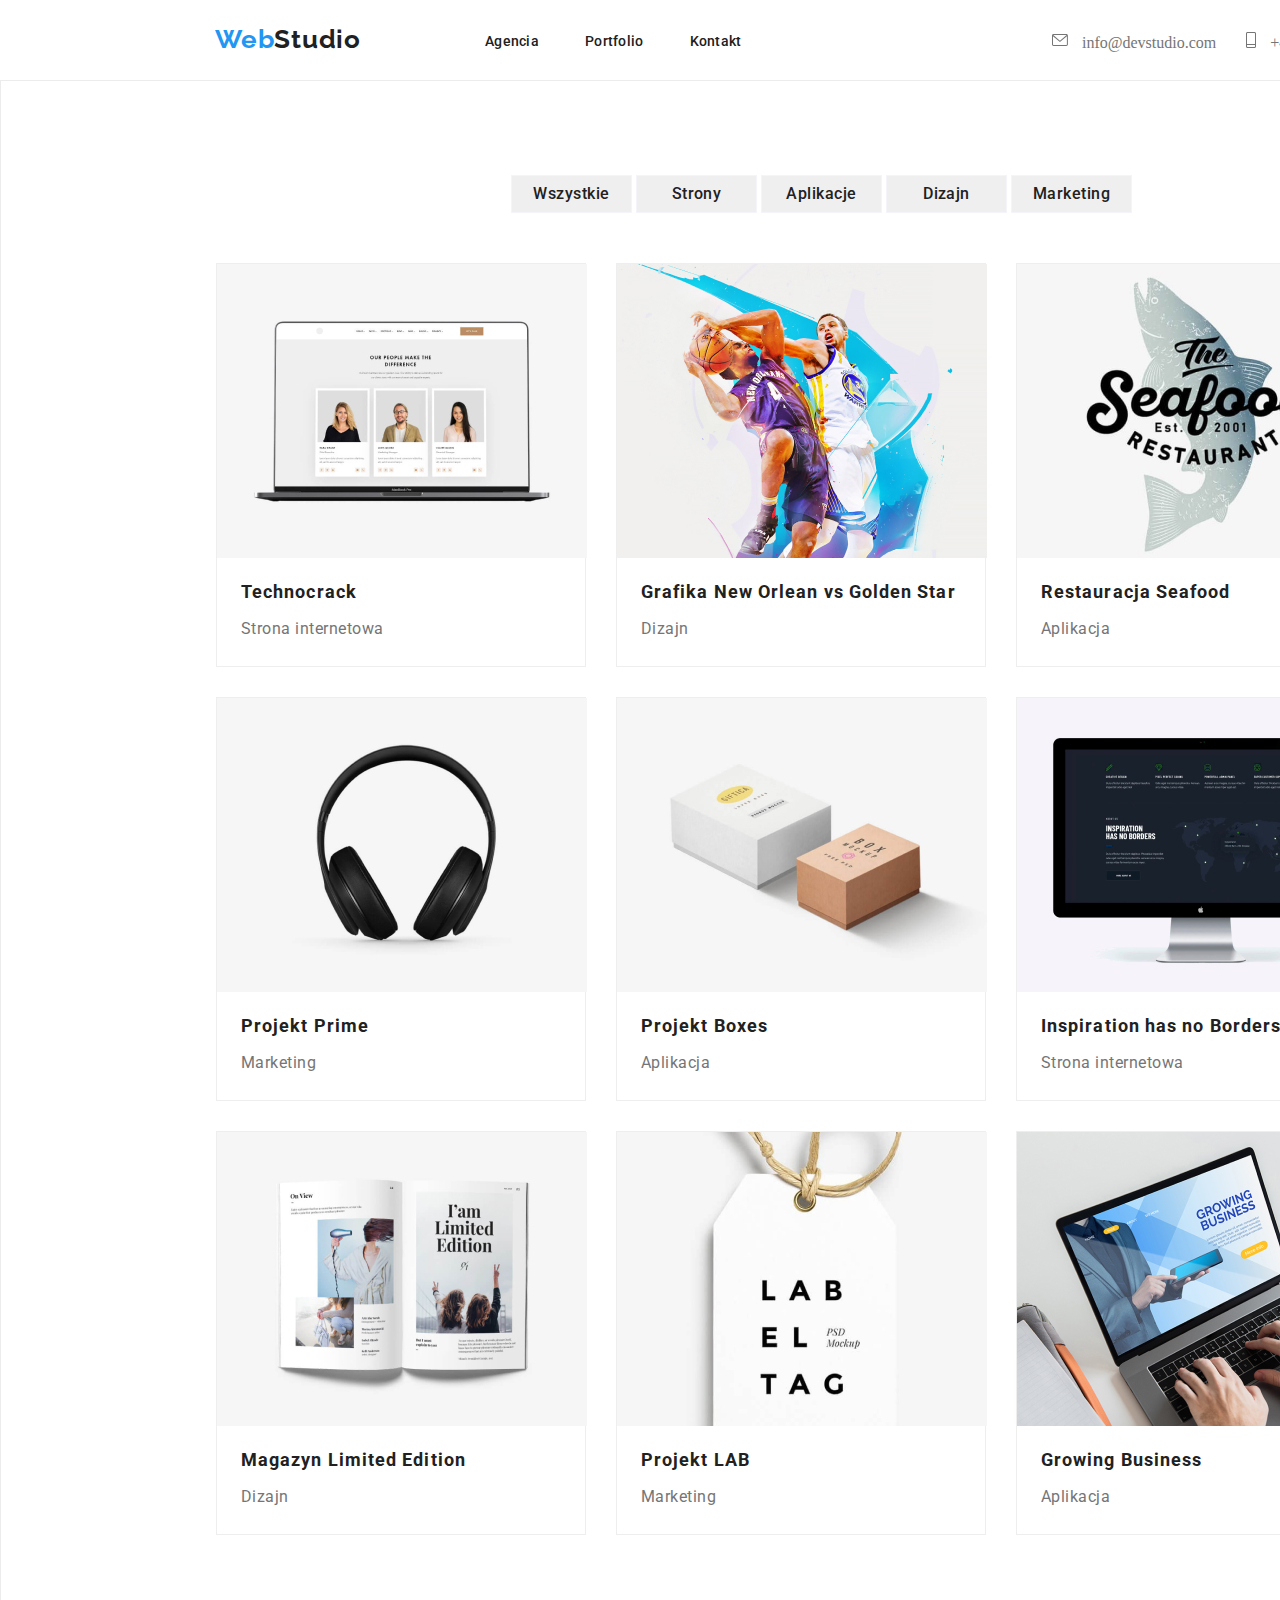
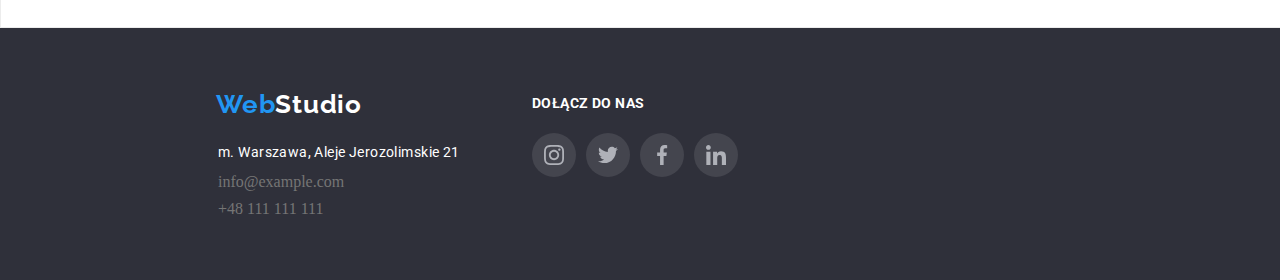
==== portfolio.html @ 01ec9373 "gm-04" ====
<!DOCTYPE html>
<html lang="en">
<head>
    <meta charset="UTF-8">
    <meta http-equiv="X-UA-Compatible" content="IE=edge">
    <meta name="viewport" content="width=device-width, initial-scale=1.0">
    <title>Portfolio</title>
    <link rel="preconnect" href="https://fonts.googleapis.com">
    <link rel="preconnect" href="https://fonts.gstatic.com" crossorigin>
    <link href="https://fonts.googleapis.com/css2?family=Raleway:wght@700&family=Roboto:wght@400;500;700;900&display=swap"
        rel="stylesheet">
    <link rel="stylesheet" href="./css/style.css">
</head>
<body class="page_Portfolio">
    <!--Portfolio-->
    <div class="nav">
    <h2 class="nav_contents"><a class="link" href="file:///Users/sergeyvedkal/Projeck/GitHub/goit-markup-hw-04/index.html"><span>Web</span>Studio</a></h2>
        <nav>
            <ul class="social-links">
                <li><a class="nav_link" href="">Agencia</a></li>
                <li><a class="nav_link" href="">Portfolio</a></li>
                <li><a class="nav_link" href="">Kontakt</a></li>
            </ul>
        </nav>
        <div class="link_link_nav">
            <div>
                <img class="" src="./images/SVG/mail.svg" alt="" width="16" height="16">
                <a class="link_link" href="meilto:info@devstudio.com">info@devstudio.com</a>
            </div>
            <div>
                <img class="" src="./images/SVG/tel.svg" alt="" width="10" height="16">
                <a class="link_link" href="tel:+48111111111">+48 111 111 111</a>
            </div>
        </div>
    </div>
    <!--Portfolio buttons-->
    <div class="Portfolio">
        <div class="Portfolio_buttons">
            <button class="buttons">Wszystkie</button>
            <button class="buttons">Strony</button>
            <button class="buttons">Aplikacje</button>
            <button class="buttons">Dizajn</button>
            <button class="buttons">Marketing</button>           
        </div>
        <!--Portfolio images-->
        <div class="Portfolio_container_images">
            <div class="Portfolio_images">
                <img src="./images/laptop.jpg" alt="laptop" width="370" height="294">
                <h4>Technocrack</h4>
                <p>Strona internetowa</p>
            </div>
            <div class="Portfolio_images">
                <img src="./images/basketball.jpg" alt="Grafika New Orlean vs Golden Star" width="370" height="294">
                <h4>Grafika New Orlean vs Golden Star</h4>
                <p>Dizajn</p>
            </div>
            <div class="Portfolio_images">
                <img src="./images/Dizajn.jpg" alt="Restauracja Seafood" width="370" height="294">
                <h4>Restauracja Seafood</h4>
                <p>Aplikacja</p>
            </div>
            <div class="Portfolio_images">
                <img src="./images/headphones.jpg" alt="headphones" width="370" height="294">
                <h4>Projekt Prime</h4>
                <p>Marketing</p>
                </div>
            <div class="Portfolio_images">
                <img src="./images/package.jpg" alt="Projekt Boxes" width="370" height="294">
                <h4>Projekt Boxes</h4>
                <p>Aplikacja</p>
            </div>
            <div class="Portfolio_images">
                <img src="./images/computer_monitor.jpg" alt="Projekt Boxes" width="370" height="294">
                <h4>Inspiration has no Borders</h4>
                <p>Strona internetowa</p>
            </div>
            <div class="Portfolio_images">
                <img src="./images/Journal.jpg" alt="Journal" width="370" height="294">
                <h4>Magazyn Limited Edition</h4>
                <p>Dizajn</p>
            </div>
            <div class="Portfolio_images">
                <img src="./images/tag.jpg" alt="tag" width="370" height="294">
                <h4>Projekt LAB</h4>
                <p>Marketing</p>
            </div>
            <div class="Portfolio_images">
                <img src="./images/business_plan.jpg" alt="Growing Business" width="370" height="294">
                <h4>Growing Business</h4>
                <p>Aplikacja</p>
            </div>
        </div>
    </div>
    <!--Portfolio adress-->
    <div class="container_adress_Portfolio">
        <h2 class="Web_Studio"><span>Web</span>Studio</h2>
        <ul class="Web_Studio_link">
            <li class="social-links_link">m. Warszawa, Aleje Jerozolimskie 21</li>
            <li class="mail">info@example.com</li>
            <li class="mail">+48 111 111 111</li>
        </ul>
        <div>
            <h2 class="join_us_heading">Dołącz do nas</h2>
            <div class="join_us">
                <div class="join_us_icon">
                    <img src="./images/SVG/instagram.svg" alt="instagram" width="20" height="20">
                </div>
                <div class="join_us_icon">
                    <img src="./images/SVG/twitter.svg" alt="twitter" width="20" height="20">
                </div>
                <div class="join_us_icon">
                    <img src="./images/SVG/facebook.svg" alt="facebook" width="20" height="20">
                </div>
                <div class="join_us_icon">
                    <img src="./images/SVG/linkedin.svg" alt="linkedin" width="20" height="20">
                </div>
            </div>
        </div>
    </div>
</body>
</html>
---- css/style.css ----
* {
    box-sizing: border-box;
    margin: 0;
}

/* Web Studio */

.nav {
    width: 1600px;
    height: 80px;
}

.nav_contents {
    position: absolute;
    width: 145px;
    height: 31px;
    left: 215px;
    top: 24px;
    font-family: 'Raleway';
    font-style: normal;
    font-weight: 700;
    font-size: 26px;
    line-height: 31px;
    letter-spacing: 0.03em;
    color: #2196F3;
}

span {
    color: #2196F3;
}

.social-links {
    display: flex;
    align-items: center;
    margin-left: 453px;
    padding: 32px;
    gap: 46px;
    list-style: none;
}

.nav_link {
    font-family: 'Roboto';
    font-style: normal;
    font-weight: 500;
    font-size: 14px;
    line-height: 16px;
    letter-spacing: 0.02em;
    color: #212121;
}

.nav_link:hover {
    color: #2196F3;
}

.link_link_nav {
    display: flex;
    width: 400px;
    height: 30px;
    margin-left: 1052px;
    margin-top: -50px;
    gap: 30px;
}

a {
    text-decoration: none;
    color: #212121;
    cursor: all-scroll;
}

.link_link {
    margin-left: 10px;
    color: #757575;
    cursor: cell;
}

.link_link:hover {
    color: #2196F3;
}

/* Order the service */

.Order_the_service {
    width: 1600px;
    height: 600px;
    background-color: #2F303A;
}

.Order_the_service_contents {
    position: absolute;
    width: 696px;
    height: 120px;
    margin-left: 452px;
    margin-top: 200px;
    font-family: 'Roboto';
    font-style: normal;
    font-weight: 900;
    font-size: 44px;
    line-height: 60px;
    text-align: center;
    letter-spacing: 0.06em;
    text-transform: uppercase;
    color: #FFFFFF;   
}

.Order_the_service_button {
    position: absolute;
    width: 200px;
    height: 50px;
    margin-left: 700px;
    margin-top: 350px;
    background: #2196F3;
    box-shadow: 0px 4px 4px rgba(0, 0, 0, 0.15);
    border-radius: 4px;
}

/* What we do */

.post {
    max-width: 1200px; 
    min-height: 731px; 
    margin-left: 215px;
    margin-top: 94px;
}

.item {
    display: flex;
    flex-wrap: nowrap;
    max-width: 1190px;
    min-height: 251px;
    gap: 30px;
    margin-top: 0;
    padding: 0;
    list-style: none;
}

.post_item h5 {
    font-family: 'Roboto';
    font-style: normal;
    margin-top: 30px;
    font-weight: 700;
    font-size: 14px;
    line-height: 16px;
    letter-spacing: 0.03em;
    text-transform: uppercase;
    color: #212121;
}

.post_item p {
    font-family: 'Roboto';
    font-style: normal;
    margin-top: 10px;
    font-weight: 400;
    font-size: 14px;
    line-height: 24px;
    letter-spacing: 0.03em;
    color: #757575;
}

.icon_item {
    justify-content: center;
    align-items: center;
    background: #F5F4FA;
    border-radius: 4px;
}

.container_icon_item {
    display: flex;
    justify-content: center;
    align-items: center;
    width: 270px;
    height: 120px;
    background: #F5F4FA;
    border-radius: 4px;
}

.post-heading {
    margin-top: 94px;
    font-family: 'Roboto';
    font-style: normal;
    font-weight: 700;
    font-size: 36px;
    line-height: 42px;
    text-align: center;
    letter-spacing: 0.03em;
    color: #212121;
}

.post-images {
    gap: 40px;
    margin-top: 70px;
}

/* Our team*/

.container_Our_team {
    width: 1600px;
    height: 708px;
    margin-top: 50px;
    background: #F5F4FA;
    border: 1px dotted #F5F4FA;
}

.container_Our_team_heading {
    position: absolute;
    width: 220px;
    height: 42px;
    margin-left: 695px;
    margin-top: 94px;
    font-family: 'Roboto';
    font-style: normal;
    font-weight: 700;
    font-size: 36px;
    line-height: 42px;
    text-align: center;
    letter-spacing: 0.03em;
    color: #212121;
}

.container_with_employees {
    display: flex;
    flex-direction: row;
    flex-wrap: nowrap;
    width: 1200px;
    height: 368px;
    margin-top: 186px;
    margin-left: 215px;
    gap: 39px;
}

.employee {
    width: 270px;
    height: 428px;
    background: #FFFFFF;
    text-align: center;
    box-shadow: 0px 1px 3px rgba(0, 0, 0, 0.12), 0px 1px 1px rgba(0, 0, 0, 0.14), 0px 2px 1px rgba(0, 0, 0, 0.2);
    border-radius: 0px 0px 4px 4px;
}

.employee h4 {
    margin-top: 25px;
    font-family: 'Roboto';
    font-style: normal;
    font-weight: 500;
    font-size: 16px;
    line-height: 19px;
    letter-spacing: 0.03em;
    color: #212121;
}

.employee p {
    margin-top: 10px;
    font-family: 'Roboto';
    font-style: normal;
    font-weight: 400;
    font-size: 16px;
    line-height: 19px;
    letter-spacing: 0.03em;
    color: #757575;
}

.employee_icons {
    display: flex;
    gap: 10px;
    margin-left: 34px;
}

.social_media_icon {
    display: flex;
    justify-content: center;
    align-items: center;
    width: 44px;
    height: 44px;
    margin-top: 16px;
    border-radius: 50%;
}

.social_media_icon:hover {
    background-color: #2196F3;
}

.icon:hover {
    fill: #FFFFFF;
}

/* Our customers */

.container_Our_customers {
    max-width: 1600px;
    min-height: 372px;
    border: 1px double white;
}

.container_Our_customers_heading {
    font-family: 'Roboto';
    font-style: normal;
    font-weight: 700;
    font-size: 36px;
    margin-top: 94px;
    margin-left: 701px;
    line-height: 42px;
    letter-spacing: 0.03em;
    color: #212121;
}

.container_Our_customers_icons {
    display: flex;
    gap: 35px;
    margin-left: 215px;
    margin-top: 50px;
}

.container_icons {
    display: flex;
    justify-content: center;
    align-items: center;
    width: 170px;
    height: 92px;
    border: 1px solid #AFB1B8;
    border-radius: 4px;
}

.container_icons:hover {
color: #2196F3;
}


/* Web Studio adress */

.container_adress {
    position: absolute;
    width: 1600px;
    height: 252px;
    left: 0px;
    background: #2F303A;  
}

.Web_Studio {
    font-family: 'Raleway';
    font-style: normal;
    margin-top: 60px;
    margin-left: 215px;
    font-weight: 700;
    font-size: 26px;
    line-height: 31px;
    letter-spacing: 0.03em;
    color: #FFFFFF;
}



.Web_Studio_link {
    display: flex;
    flex-direction: column;
    margin-top: 20px;
    margin-left: 177px;
    gap: 9px;
    list-style: none;
}

.social-links_link {
    font-family: 'Roboto';
    font-style: normal;
    font-weight: 400;
    font-size: 14px;
    line-height: 24px;
    letter-spacing: 0.03em;
    color: #FFFFFF;
}

.mail  {
    color: #757575;
}

.join_us_heading {
    position: absolute;
    margin-left: 531px;
    margin-top: -38px;
    font-family: 'Roboto';
    font-style: normal;
    font-weight: 700;
    font-size: 14px;
    line-height: 16px;
    letter-spacing: 0.03em;
    text-transform: uppercase;
    color: #FFFFFF;
}

.join_us {
    display: flex;
    gap: 10px;
    margin-top: -85px;
    margin-left: 531px;
    width: 206px;
    height: 46px;
}

.join_us_icon {
    display: flex; 
    align-items: center;
    justify-content: center;
    width: 44px;
    height: 44px;
    border-radius: 50%;
    background: rgba(255, 255, 255, 0.1);
}

.join_us_icon:hover {
    background-color: #2196F3;
}

   

/* Portfolio */




.page_Portfolio {
    width: 1600px;
    height: 1880px;
    margin: 0;
}

/* Portfolio buttons*/

.Portfolio {
    box-sizing: border-box;
    width: 1600px;
    height: 1548px;
    border: 2px dashed dimgray;
    border: 1px solid #ECECEC;
}

.Portfolio_buttons {
    display: block;
    margin-left: 510px;
    margin-top: 94px;
    gap: 8px;

}

.container_buttons {
    background: #F5F4FA;
    border-radius: 4px;
    position: absolute;
    width: 121px;
    height: 38px;
}

.buttons {
    font-family: 'Roboto';
    font-style: normal;
    width: 121px;
    height: 38px;
    font-weight: 500;
    font-size: 16px;
    line-height: 26px;
    text-align: center;
    letter-spacing: 0.03em;
    color: #212121; 
    border: 1px double #F5F4FA;
}

.Portfolio button:hover {
    background-color: #2196F3;
    color: #FFFFFF;
}

.Portfolio_container_images {
    display: flex;
    flex-wrap: wrap;
    gap: 30px;
    width: 1200px;
    height: 1250px;
    margin-left: 215px;
    margin-top: 50px;
}

.Portfolio_images {
    width: 370px;
    height: 404px;
    background: #FFFFFF;
    border: 1px solid #EEEEEE;
}

.Portfolio_images:hover {
    box-shadow: 0px 1px 1px rgba(0, 0, 0, 0.12), 0px 4px 4px rgba(0, 0, 0, 0.06), 1px 4px 6px rgba(0, 0, 0, 0.16);
}

.Portfolio_images h4 {
    margin-top: 12px;
    margin-left: 24px;
    font-family: 'Roboto';
    font-style: normal;
    font-weight: 700;
    font-size: 18px;
    line-height: 36px;
    letter-spacing: 0.06em;
    color: #212121;
}

.Portfolio_images p {
    margin-top: 4px;
    margin-left: 24px;
    font-family: 'Roboto';
    font-style: normal;
    font-weight: 400;
    font-size: 16px;
    line-height: 30px;
    letter-spacing: 0.03em;
    color: #757575;
}

/* Portfolio adress */

.container_adress_Portfolio {
    margin-top: 0;
    width: 1600px;
    height: 252px;
    background-color: #2F303A;
    border: 1px solid #2F303A;
}

.Order_the_service button {
    background-color: #2196F3;
    color: #FFFFFF;
}
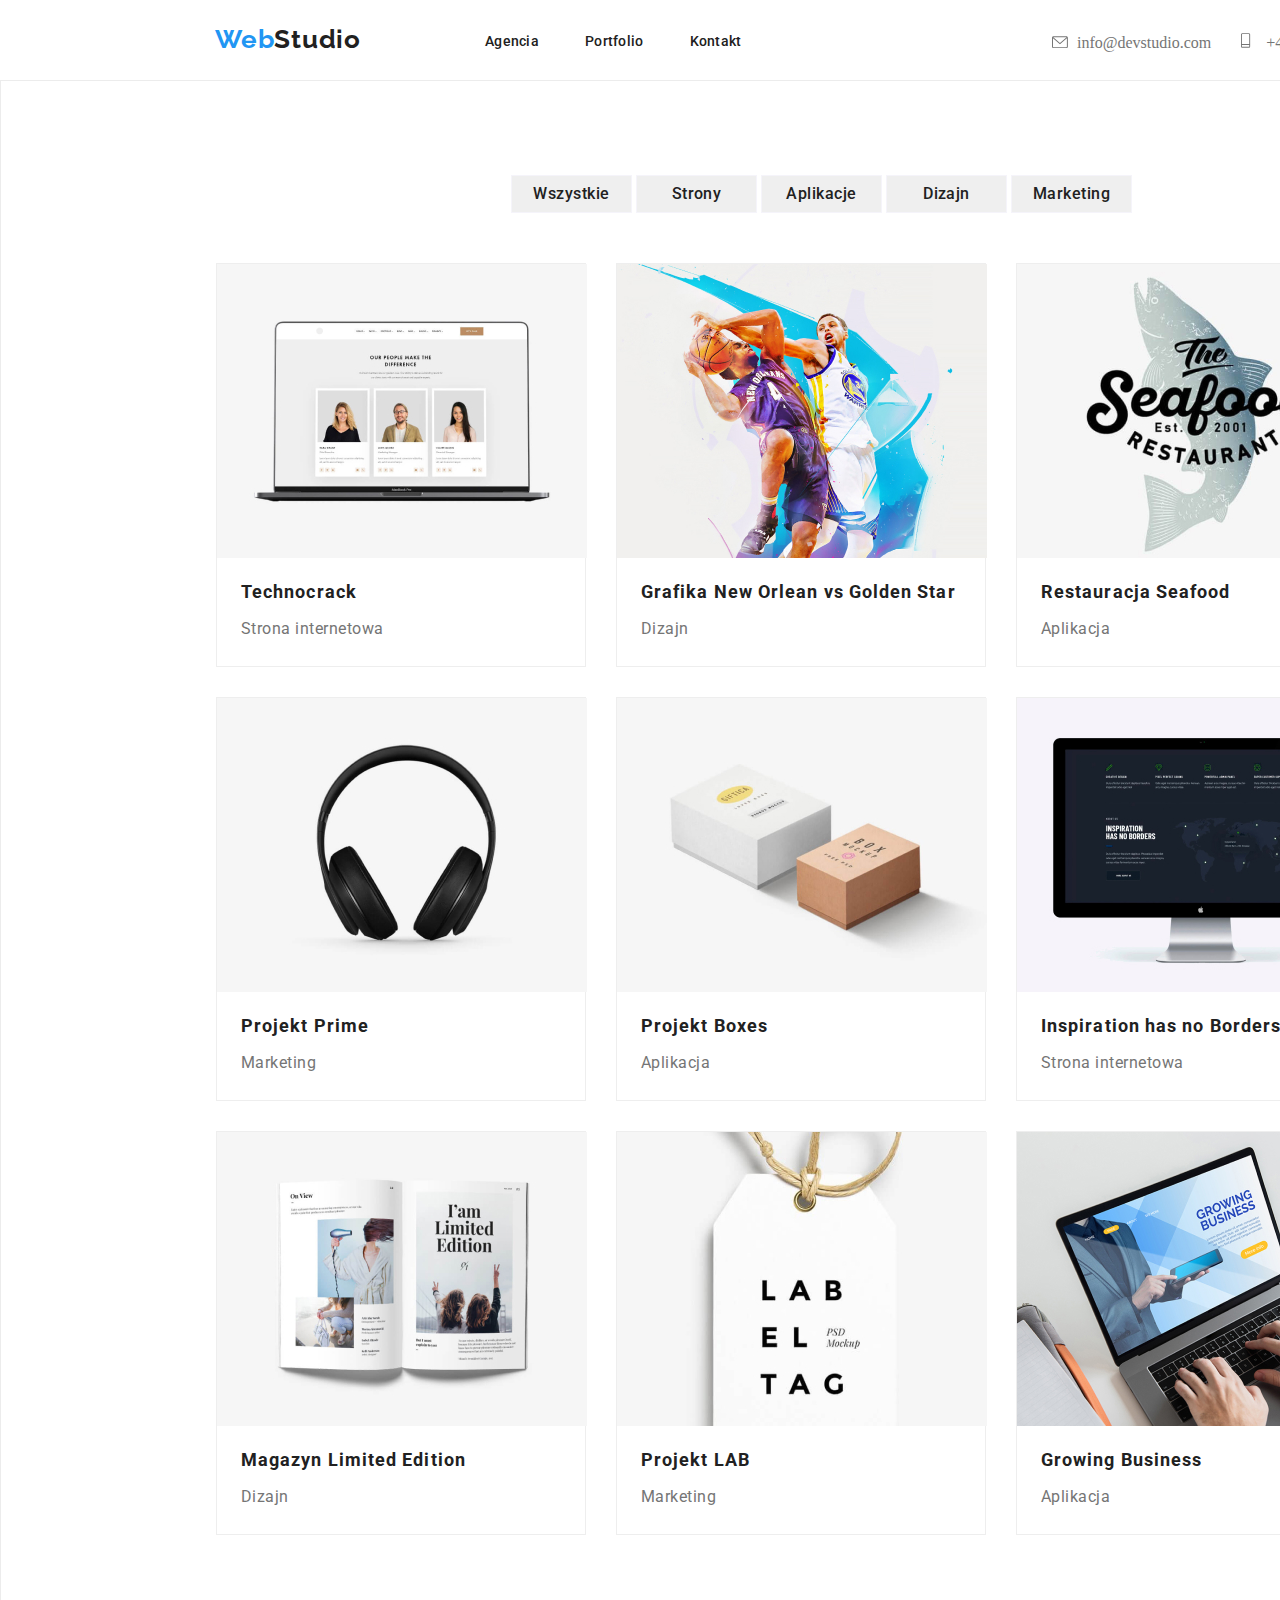
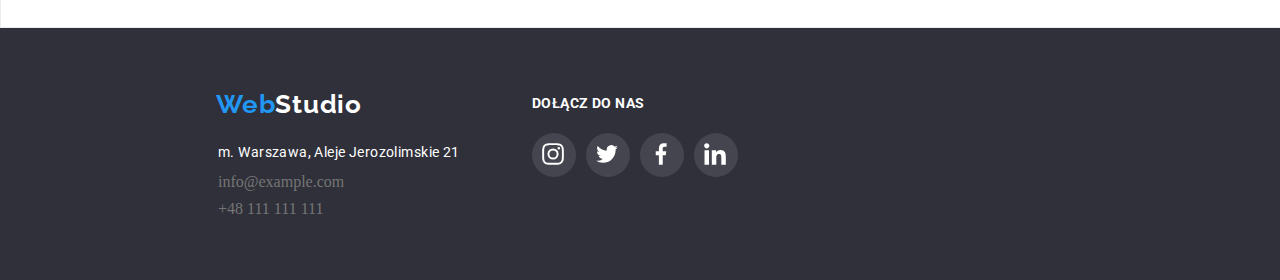
==== commit 87a8b570: "gm-4" ====
--- a/portfolio.html
+++ b/portfolio.html
@@ -24,11 +24,17 @@
         </nav>
         <div class="link_link_nav">
             <div>
-                <img class="" src="./images/SVG/mail.svg" alt="" width="16" height="16">
+                <svg class="link_link_icon" xmlns="http://www.w3.org/2000/svg" viewBox="0 5 43 10">
+                    <path
+                        d="M38.667 0H4C1.795 0 0 1.795 0 4v24c0 2.205 1.795 4 4 4h34.667c2.205 0 4-1.795 4-4V4c0-2.205-1.795-4-4-4zm0 2.667c.181 0 .355.037.512.104L21.334 18.238 3.489 2.771c.151-.065.327-.104.512-.104h34.667zm0 26.666H4A1.333 1.333 0 0 1 2.667 28V5.587l17.792 15.421c.233.203.539.327.875.327s.642-.124.876-.328l-.002.001L40 5.587V28c0 .736-.597 1.333-1.333 1.333z" />
+                </svg>
                 <a class="link_link" href="meilto:info@devstudio.com">info@devstudio.com</a>
             </div>
             <div>
-                <img class="" src="./images/SVG/tel.svg" alt="" width="10" height="16">
+                <svg class="link_link_icon" xmlns="http://www.w3.org/2000/svg" viewBox="0 10 35 10">
+                    <path
+                        d="M17 0H3C1.346 0 0 1.346 0 3v26c0 1.654 1.346 3 3 3h14c1.654 0 3-1.346 3-3V3c0-1.654-1.346-3-3-3zM3 2h14a1 1 0 0 1 1 1v21H2V3a1 1 0 0 1 1-1zm14 28H3a1 1 0 0 1-1-1v-3h16v3a1 1 0 0 1-1 1z" />
+                </svg>
                 <a class="link_link" href="tel:+48111111111">+48 111 111 111</a>
             </div>
         </div>
@@ -102,18 +108,24 @@
         <div>
             <h2 class="join_us_heading">Dołącz do nas</h2>
             <div class="join_us">
-                <div class="join_us_icon">
-                    <img src="./images/SVG/instagram.svg" alt="instagram" width="20" height="20">
-                </div>
-                <div class="join_us_icon">
-                    <img src="./images/SVG/twitter.svg" alt="twitter" width="20" height="20">
-                </div>
-                <div class="join_us_icon">
-                    <img src="./images/SVG/facebook.svg" alt="facebook" width="20" height="20">
-                </div>
-                <div class="join_us_icon">
-                    <img src="./images/SVG/linkedin.svg" alt="linkedin" width="20" height="20">
-                </div>
+                <svg class="join_us_icon" xmlns="http://www.w3.org/2000/svg" viewBox="-15 -15 65 65">
+                    <path
+                        d="M31.968 9.408c-.074-1.701-.349-2.869-.742-3.882a7.839 7.839 0 0 0-1.85-2.837l-.001-.001A7.906 7.906 0 0 0 26.597.861l-.054-.018C25.524.449 24.362.176 22.661.101 20.949.019 20.405 0 16.059 0c-4.344 0-4.888.019-6.595.094-1.699.074-2.869.349-3.88.742a7.847 7.847 0 0 0-2.839 1.85l-.001.001A7.9 7.9 0 0 0 .919 5.465l-.018.054C.506 6.538.232 7.7.157 9.401c-.082 1.712-.101 2.256-.101 6.602 0 4.344.019 4.888.094 6.595.075 1.701.35 2.869.744 3.882a7.915 7.915 0 0 0 1.849 2.837l.001.001c.8.813 1.77 1.443 2.832 1.843 1.019.395 2.182.67 3.882.744 1.707.075 2.251.094 6.595.094 4.346 0 4.89-.019 6.595-.094 1.701-.074 2.869-.349 3.882-.742a8.237 8.237 0 0 0 4.664-4.628l.019-.055c.394-1.019.669-2.182.744-3.882.075-1.707.093-2.251.093-6.595s-.006-4.888-.08-6.595zm-2.88 13.066c-.07 1.563-.333 2.406-.55 2.97a5.341 5.341 0 0 1-3.004 3.024l-.036.012c-.56.219-1.411.482-2.968.55-1.688.075-2.194.094-6.464.094-4.269 0-4.782-.019-6.464-.094-1.563-.069-2.406-.331-2.97-.55a4.953 4.953 0 0 1-1.836-1.192l-.001-.001a4.978 4.978 0 0 1-1.184-1.803L3.6 25.45c-.218-.563-.48-1.413-.549-2.97-.075-1.688-.094-2.195-.094-6.464 0-4.27.019-4.784.094-6.464.069-1.563.331-2.406.549-2.97a4.897 4.897 0 0 1 1.198-1.837l.002-.002a4.972 4.972 0 0 1 1.806-1.182l.034-.011c.56-.219 1.411-.48 2.968-.55 1.688-.074 2.195-.093 6.464-.093 4.275 0 4.782.019 6.464.093 1.563.069 2.406.331 2.97.55a4.91 4.91 0 0 1 1.837 1.194c.531.52.938 1.144 1.195 1.84.218.56.48 1.411.549 2.968.075 1.688.094 2.194.094 6.464 0 4.269-.019 4.768-.094 6.458z" />
+                    <path
+                        d="M16.059 7.782a8.223 8.223 0 0 0-8.219 8.221v.002a8.222 8.222 0 1 0 16.444 0 8.222 8.222 0 0 0-8.222-8.222h-.002zm0 13.552a5.333 5.333 0 0 1 .001-10.666h.001a5.334 5.334 0 1 1 0 10.668zM26.525 7.458a1.92 1.92 0 0 1-3.84 0 1.92 1.92 0 0 1 3.84 0z" />
+                </svg>
+                <svg class="join_us_icon" xmlns="http://www.w3.org/2000/svg" viewBox="-15 -15 65 65">
+                    <path
+                        d="M32 6.078c-1.1.493-2.376.857-3.713 1.028l-.068.007a6.556 6.556 0 0 0 2.873-3.579l.013-.046a12.88 12.88 0 0 1-4.076 1.573l-.084.014A6.558 6.558 0 0 0 15.6 9.557v.004c0 .52.043 1.021.152 1.496-5.454-.266-10.28-2.88-13.522-6.861a6.524 6.524 0 0 0-.902 3.313v.001a6.57 6.57 0 0 0 2.914 5.451 6.453 6.453 0 0 1-2.994-.823l.033.017v.072a6.592 6.592 0 0 0 5.213 6.44l.043.008a6.403 6.403 0 0 1-1.662.215h-.061.003c-.419 0-.843-.024-1.242-.112.85 2.598 3.261 4.509 6.13 4.57a13.093 13.093 0 0 1-8.122 2.8H1.57h.001-.062c-.531 0-1.055-.034-1.569-.099l.061.006c2.826 1.846 6.287 2.944 10.004 2.944h.063-.003c12.072 0 18.672-10 18.672-18.669 0-.288-.01-.57-.024-.848a13.203 13.203 0 0 0 3.258-3.355l.03-.047z" />
+                </svg>
+                <svg class="join_us_icon" xmlns="http://www.w3.org/2000/svg" viewBox="-15 -15 65 65">
+                    <path
+                        d="M21.328 5.312h2.923V.224A36.483 36.483 0 0 0 20.143 0h-.156.008c-4.213 0-7.099 2.65-7.099 7.52V12H8.25v5.688h4.646V32h5.699V17.69h4.459l.707-5.688h-5.168V8.08c0-1.643.443-2.768 2.734-2.768z" />
+                </svg>
+                <svg class="join_us_icon" xmlns="http://www.w3.org/2000/svg" viewBox="-15 -15 65 65">
+                    <path
+                        d="M31.992 32H32V20.262c0-5.741-1.237-10.163-7.947-10.163-3.227 0-5.392 1.77-6.277 3.45h-.093v-2.914h-6.365v21.363h6.627V21.42c0-2.786.528-5.48 3.978-5.48 3.398 0 3.448 3.179 3.448 5.658V32h6.621zM.528 10.635h6.635V32H.528V10.635zM3.843 0A3.843 3.843 0 0 0 0 3.843c0 2.12 1.722 3.878 3.843 3.878 2.12 0 3.842-1.757 3.842-3.878S5.965.002 3.844 0z" />
+                </svg>
             </div>
         </div>
     </div>
--- a/css/style.css
+++ b/css/style.css
@@ -68,7 +68,7 @@
 }
 
 .link_link {
-    margin-left: 10px;
+    margin-left: 5px;
     color: #757575;
     cursor: cell;
 }
@@ -77,12 +77,23 @@
     color: #2196F3;
 }
 
+.link_link_icon {
+    width: 16px;
+    height: 16px;
+    fill: #757575;
+}
+
+.link_link_icon:hover {
+    fill: #2196F3;
+}
+
 /* Order the service */
 
 .Order_the_service {
     width: 1600px;
     height: 600px;
     background-color: #2F303A;
+    background-image: url(../images/car_design.jpg);
 }
 
 .Order_the_service_contents {
@@ -272,15 +283,14 @@
     height: 44px;
     margin-top: 16px;
     border-radius: 50%;
+    fill: #afb1b8;
 }
 
 .social_media_icon:hover {
     background-color: #2196F3;
-}
-
-.icon:hover {
     fill: #FFFFFF;
 }
+
 
 /* Our customers */
 
@@ -317,10 +327,12 @@
     height: 92px;
     border: 1px solid #AFB1B8;
     border-radius: 4px;
+    fill: #AFB1B8;
 }
 
 .container_icons:hover {
-color: #2196F3;
+    fill: #2196F3;
+    border: 1px solid #2196F3;
 }
 
 
@@ -402,6 +414,7 @@
     height: 44px;
     border-radius: 50%;
     background: rgba(255, 255, 255, 0.1);
+    fill: #FFFFFF;
 }
 
 .join_us_icon:hover {
